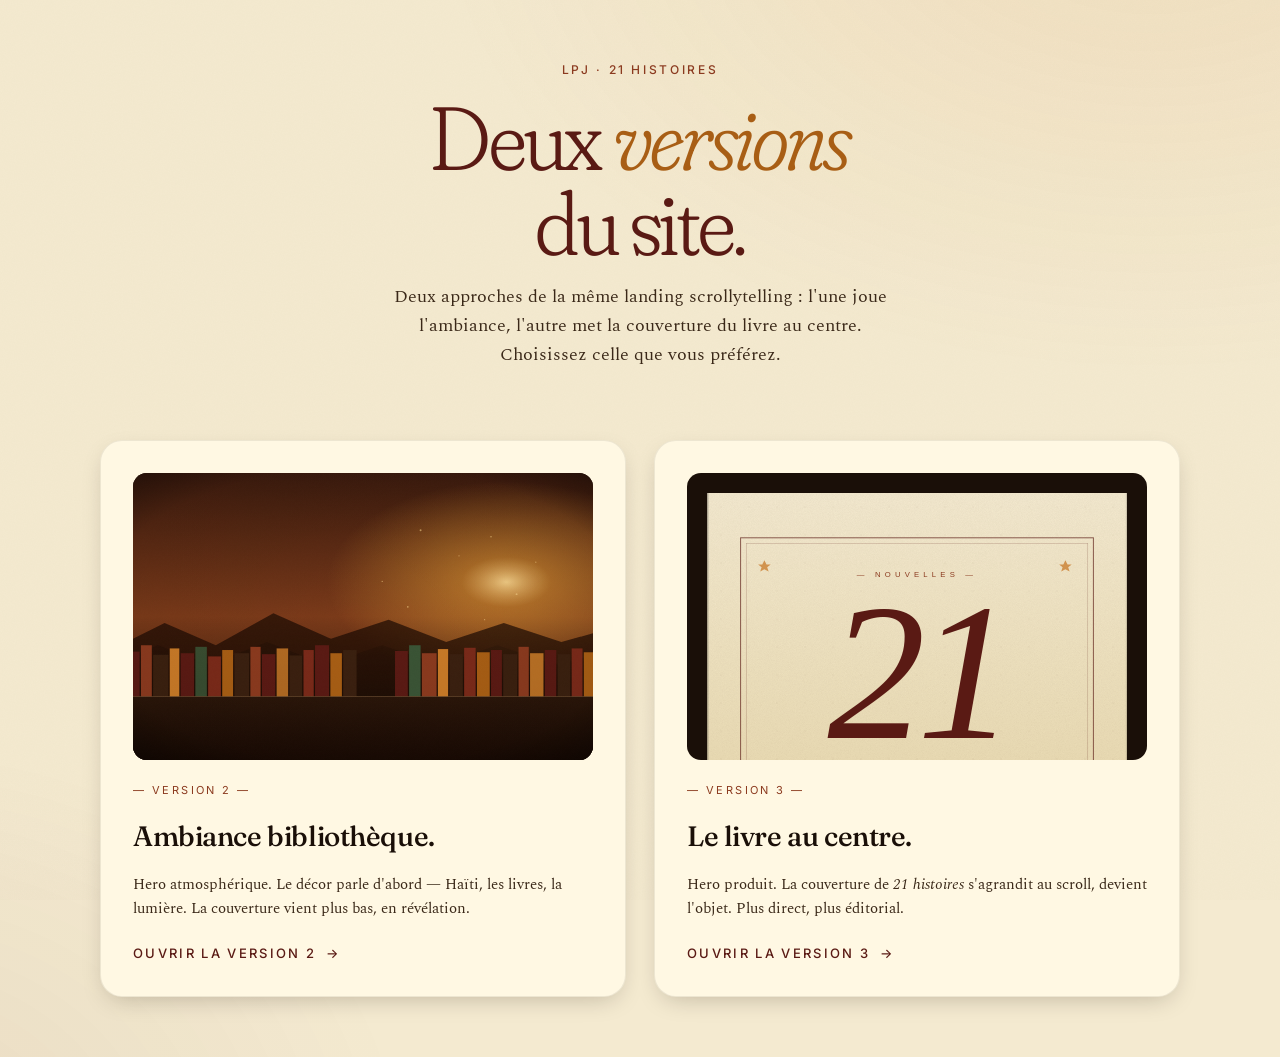
==== index.html @ a8e970c4 "feat: site LPJ — 21 histoires (v2 ambiance + v3 couverture livre) Landing scrollytelling éditoriale " ====
<!doctype html>
<html lang="fr">
<head>
  <meta charset="utf-8">
  <meta name="viewport" content="width=device-width, initial-scale=1">
  <title>LPJ — Choisir une version</title>
  <link rel="stylesheet" href="styles.css">
  <style>
    body { min-height: 100vh; display: grid; place-items: center; padding: 60px 24px; }
    .chooser {
      max-width: 1080px;
      margin: 0 auto;
      text-align: center;
      position: relative;
      z-index: 2;
    }
    .chooser h1 {
      font-family: var(--font-display);
      font-weight: 300;
      font-variation-settings: 'opsz' 144, 'SOFT' 100;
      font-size: clamp(48px, 7vw, 96px);
      line-height: .95;
      letter-spacing: -.03em;
      color: var(--bordeaux);
      margin-bottom: 18px;
    }
    .chooser h1 em { font-style: italic; color: var(--ocre-deep); }
    .chooser .lead {
      color: var(--ink-soft);
      font-size: 18px;
      max-width: 56ch;
      margin: 0 auto 70px;
    }
    .versions {
      display: grid;
      grid-template-columns: 1fr 1fr;
      gap: 28px;
      text-align: left;
    }
    @media (max-width: 760px) { .versions { grid-template-columns: 1fr; } }

    .version {
      background: #fff8e3;
      border: 1px solid rgba(26, 15, 8, .08);
      border-radius: 22px;
      padding: 32px;
      text-decoration: none;
      color: var(--ink);
      display: flex;
      flex-direction: column;
      gap: 22px;
      transition: transform .35s cubic-bezier(.2,.7,.2,1), box-shadow .35s;
      box-shadow: var(--shadow-sm);
    }
    .version:hover { transform: translateY(-4px); box-shadow: var(--shadow); }

    .version .thumb {
      aspect-ratio: 16 / 10;
      border-radius: 14px;
      overflow: hidden;
      background: var(--ink);
      display: grid;
      place-items: center;
    }
    .version .thumb img,
    .version .thumb object,
    .version .thumb svg { width: 100%; height: 100%; object-fit: cover; }
    .version--v3 .thumb { padding: 20px; }
    .version--v3 .thumb object { width: auto; height: 100%; object-fit: contain; }

    .version .label {
      font-family: var(--font-ui);
      font-size: 11px;
      letter-spacing: .22em;
      text-transform: uppercase;
      color: var(--terre);
    }
    .version h3 {
      font-family: var(--font-display);
      font-weight: 500;
      font-size: 28px;
      line-height: 1.05;
      letter-spacing: -.015em;
    }
    .version p {
      color: var(--ink-soft);
      font-size: 15px;
    }
    .version .cta {
      margin-top: auto;
      font-family: var(--font-ui);
      font-weight: 500;
      font-size: 13px;
      letter-spacing: .18em;
      text-transform: uppercase;
      color: var(--bordeaux);
      display: inline-flex;
      align-items: center;
      gap: 10px;
    }
    .version .cta::after {
      content: '→';
      transition: transform .25s;
    }
    .version:hover .cta::after { transform: translateX(6px); }
  </style>
</head>
<body>
  <main class="chooser">
    <p class="eyebrow" style="margin-bottom: 16px">LPJ · 21 histoires</p>
    <h1>Deux <em>versions</em><br>du site.</h1>
    <p class="lead">
      Deux approches de la même landing scrollytelling : l'une joue
      l'ambiance, l'autre met la couverture du livre au centre.
      Choisissez celle que vous préférez.
    </p>

    <div class="versions">
      <a class="version version--v2" href="index-v2.html">
        <div class="thumb">
          <img src="assets/hero-ambient.svg" alt="Aperçu ambiance v2">
        </div>
        <span class="label">— Version 2 —</span>
        <h3>Ambiance bibliothèque.</h3>
        <p>Hero atmosphérique. Le décor parle d'abord — Haïti, les livres, la lumière. La couverture vient plus bas, en révélation.</p>
        <span class="cta">Ouvrir la version 2</span>
      </a>

      <a class="version version--v3" href="index-v3.html">
        <div class="thumb">
          <object data="assets/cover-21-histoires.svg" type="image/svg+xml" aria-label="Aperçu couverture v3"></object>
        </div>
        <span class="label">— Version 3 —</span>
        <h3>Le livre au centre.</h3>
        <p>Hero produit. La couverture de <em>21 histoires</em> s'agrandit au scroll, devient l'objet. Plus direct, plus éditorial.</p>
        <span class="cta">Ouvrir la version 3</span>
      </a>
    </div>
  </main>
</body>
</html>
---- styles.css ----
/* =========================================================
   LPJ — 21 histoires
   Landing éditoriale scrollytelling
   Palette : papier crème · ocre safran · bordeaux · encre
   ========================================================= */

@import url('https://fonts.googleapis.com/css2?family=Fraunces:opsz,wght,SOFT@9..144,300..900,0..100&family=Spectral:ital,wght@0,300;0,400;0,500;1,400&family=Inter:wght@400;500;600&display=swap');

:root {
  --ink:        #1a0f08;
  --ink-soft:   #3a2818;
  --paper:      #f4ead0;
  --paper-2:    #ebdcb2;
  --paper-3:    #e0cc97;
  --ocre:       #c97a28;
  --ocre-deep:  #a85e15;
  --terre:      #8b3a1f;
  --bordeaux:   #5a1a14;
  --or:         #d4a574;
  --vert:       #3d5436;
  --shadow:     0 30px 80px -30px rgba(26, 15, 8, .45);
  --shadow-sm:  0 8px 24px -8px rgba(26, 15, 8, .25);

  --font-display: 'Fraunces', 'Times New Roman', serif;
  --font-body:    'Spectral', Georgia, serif;
  --font-ui:      'Inter', system-ui, sans-serif;

  --max:   1440px;
  --col:   1180px;
  --gutter: clamp(20px, 5vw, 64px);
}

* { box-sizing: border-box; margin: 0; padding: 0; }

html, body {
  background: var(--paper);
  color: var(--ink);
  font-family: var(--font-body);
  font-size: 18px;
  line-height: 1.6;
  -webkit-font-smoothing: antialiased;
  -moz-osx-font-smoothing: grayscale;
}

html { scroll-behavior: smooth; }

body {
  overflow-x: hidden;
  background:
    radial-gradient(1200px 800px at 90% -10%, rgba(201, 122, 40, .10), transparent 60%),
    radial-gradient(900px 700px at -10% 110%, rgba(90, 26, 20, .08), transparent 60%),
    var(--paper);
}

/* Paper grain overlay */
body::before {
  content: '';
  position: fixed;
  inset: 0;
  pointer-events: none;
  z-index: 1;
  opacity: .35;
  mix-blend-mode: multiply;
  background-image: url("data:image/svg+xml;utf8,<svg xmlns='http://www.w3.org/2000/svg' width='180' height='180'><filter id='n'><feTurbulence type='fractalNoise' baseFrequency='.9' numOctaves='2' stitchTiles='stitch'/><feColorMatrix values='0 0 0 0 .12  0 0 0 0 .08  0 0 0 0 .04  0 0 0 .06 0'/></filter><rect width='100%' height='100%' filter='url(%23n)'/></svg>");
}

img, svg, video { display: block; max-width: 100%; }

a { color: inherit; text-decoration: none; }

button {
  font: inherit;
  cursor: pointer;
  border: 0;
  background: none;
  color: inherit;
}

::selection { background: var(--ocre); color: var(--paper); }

/* =========================================================
   Typography
   ========================================================= */
.display {
  font-family: var(--font-display);
  font-weight: 400;
  font-variation-settings: 'opsz' 144, 'SOFT' 100;
  letter-spacing: -.02em;
  line-height: .95;
}
.eyebrow {
  font-family: var(--font-ui);
  font-size: 12px;
  letter-spacing: .22em;
  text-transform: uppercase;
  font-weight: 500;
  color: var(--terre);
}
.lede {
  font-family: var(--font-display);
  font-weight: 300;
  font-variation-settings: 'opsz' 96;
  font-size: clamp(22px, 2.4vw, 32px);
  line-height: 1.35;
  letter-spacing: -.01em;
  color: var(--ink-soft);
}

/* =========================================================
   Top bar (minimal, fixed)
   ========================================================= */
.topbar {
  position: fixed;
  inset: 0 0 auto 0;
  z-index: 50;
  display: flex;
  align-items: center;
  justify-content: space-between;
  padding: 18px var(--gutter);
  font-family: var(--font-ui);
  font-size: 13px;
  letter-spacing: .14em;
  text-transform: uppercase;
  color: var(--paper);
  mix-blend-mode: difference;
  pointer-events: none;
}
.topbar a, .topbar button { pointer-events: auto; }
.topbar .brand {
  font-family: var(--font-display);
  font-size: 18px;
  letter-spacing: .02em;
  text-transform: none;
  font-weight: 500;
}
.topbar nav { display: flex; gap: 26px; }
.topbar nav a { opacity: .85; transition: opacity .2s; }
.topbar nav a:hover { opacity: 1; }
@media (max-width: 720px) { .topbar nav { display: none; } }

/* =========================================================
   Scroll-expand hero (ported)
   ========================================================= */
.hero {
  position: relative;
  height: 100vh;
  height: 100dvh;
  overflow: hidden;
  background: var(--ink);
  isolation: isolate;
}

.hero__bg {
  position: absolute;
  inset: 0;
  z-index: 0;
  opacity: calc(1 - var(--progress, 0) * .85);
  transition: opacity .12s linear;
}
.hero__bg img,
.hero__bg svg,
.hero__bg .bg-grad {
  width: 100%;
  height: 100%;
  object-fit: cover;
  object-position: center;
}
.hero__bg::after {
  content: '';
  position: absolute;
  inset: 0;
  background:
    linear-gradient(180deg, rgba(26,15,8,.35) 0%, rgba(26,15,8,.15) 40%, rgba(26,15,8,.55) 100%);
}

.hero__media {
  position: absolute;
  left: 50%;
  top: 50%;
  transform: translate(-50%, -50%);
  width: calc(300px + var(--progress, 0) * 1250px);
  height: calc(400px + var(--progress, 0) * 400px);
  max-width: 95vw;
  max-height: 85vh;
  border-radius: 14px;
  overflow: hidden;
  box-shadow: 0 30px 80px -10px rgba(0, 0, 0, .55);
  z-index: 2;
  background: var(--ink);
}
.hero__media::after {
  content: '';
  position: absolute;
  inset: 0;
  background: rgba(0, 0, 0, calc(.5 - var(--progress, 0) * .5));
  transition: background .12s linear;
  pointer-events: none;
}
.hero__media video,
.hero__media img,
.hero__media svg {
  width: 100%;
  height: 100%;
  object-fit: cover;
}

/* Cover variant — book object, contained */
.hero__media--cover {
  background: linear-gradient(180deg, #2a1a10, #100804);
}
.hero__media--cover .cover-stage {
  position: absolute;
  inset: 0;
  display: grid;
  place-items: center;
  padding: clamp(20px, 4vw, 60px);
}
.hero__media--cover .cover-stage svg {
  width: auto;
  height: 100%;
  max-width: 90%;
  object-fit: contain;
  filter: drop-shadow(0 30px 50px rgba(0, 0, 0, .55));
}

@media (max-width: 768px) {
  .hero__media {
    width: calc(300px + var(--progress, 0) * 650px);
    height: calc(400px + var(--progress, 0) * 200px);
  }
}

/* Split title */
.hero__title {
  position: absolute;
  inset: 0;
  display: grid;
  place-items: center;
  z-index: 3;
  pointer-events: none;
  mix-blend-mode: difference;
}
.hero__title .stack {
  display: flex;
  flex-direction: column;
  align-items: center;
  gap: clamp(4px, 1vw, 14px);
  text-align: center;
  color: #f7eccf;
}
.hero__title .word {
  font-family: var(--font-display);
  font-weight: 500;
  font-variation-settings: 'opsz' 144, 'SOFT' 50;
  font-size: clamp(48px, 11vw, 168px);
  line-height: .9;
  letter-spacing: -.03em;
  will-change: transform;
}
.hero__title .word--left  { transform: translateX(calc(var(--progress, 0) * -22vw)); }
.hero__title .word--right { transform: translateX(calc(var(--progress, 0) *  22vw)); }

.hero__meta {
  position: absolute;
  left: 0; right: 0; bottom: 6vh;
  display: flex;
  justify-content: space-between;
  padding: 0 var(--gutter);
  font-family: var(--font-ui);
  color: #f7eccf;
  font-size: 12px;
  letter-spacing: .22em;
  text-transform: uppercase;
  z-index: 4;
  opacity: calc(1 - var(--progress, 0));
  transition: opacity .15s linear;
}
.hero__meta .scrollhint {
  display: inline-flex;
  align-items: center;
  gap: 12px;
}
.hero__meta .scrollhint::after {
  content: '';
  width: 28px;
  height: 1px;
  background: currentColor;
  display: inline-block;
  animation: slideX 1.8s ease-in-out infinite;
}
@keyframes slideX {
  0%, 100% { transform: translateX(0); opacity: .4; }
  50%      { transform: translateX(8px); opacity: 1; }
}

/* =========================================================
   Sections common
   ========================================================= */
main { position: relative; z-index: 2; }

section {
  padding: clamp(80px, 14vh, 180px) var(--gutter);
}
.container {
  max-width: var(--col);
  margin: 0 auto;
}
.container--wide { max-width: var(--max); }

.reveal {
  opacity: 0;
  transform: translateY(28px);
  transition: opacity .9s cubic-bezier(.2,.7,.2,1), transform .9s cubic-bezier(.2,.7,.2,1);
}
.reveal.is-visible { opacity: 1; transform: none; }
.reveal[data-delay="1"] { transition-delay: .08s; }
.reveal[data-delay="2"] { transition-delay: .16s; }
.reveal[data-delay="3"] { transition-delay: .24s; }
.reveal[data-delay="4"] { transition-delay: .32s; }

/* =========================================================
   Prelude / intro narrative
   ========================================================= */
.prelude {
  background: var(--paper);
  border-top: 1px solid rgba(26,15,8,.08);
  border-bottom: 1px solid rgba(26,15,8,.08);
}
.prelude .grid {
  display: grid;
  grid-template-columns: 1fr 2fr;
  gap: clamp(40px, 6vw, 110px);
  align-items: start;
}
@media (max-width: 880px) { .prelude .grid { grid-template-columns: 1fr; } }

.prelude h2 {
  font-family: var(--font-display);
  font-weight: 400;
  font-variation-settings: 'opsz' 144, 'SOFT' 80;
  font-size: clamp(40px, 5vw, 76px);
  line-height: 1;
  letter-spacing: -.025em;
  color: var(--bordeaux);
}
.prelude h2 em {
  font-style: italic;
  font-variation-settings: 'opsz' 144, 'SOFT' 100;
  color: var(--ocre-deep);
}

.prelude .body p {
  font-size: clamp(18px, 1.4vw, 21px);
  margin-bottom: 1em;
  color: var(--ink-soft);
}
.prelude .body p:first-child::first-letter {
  font-family: var(--font-display);
  font-weight: 500;
  float: left;
  font-size: 5.5em;
  line-height: .85;
  padding: .05em .12em 0 0;
  color: var(--terre);
}

/* =========================================================
   L'œuvre — books
   ========================================================= */
.books { background: var(--paper-2); }
.books .head {
  display: flex;
  align-items: end;
  justify-content: space-between;
  gap: 40px;
  margin-bottom: clamp(48px, 8vh, 110px);
  flex-wrap: wrap;
}
.books h2 {
  font-family: var(--font-display);
  font-weight: 400;
  font-size: clamp(44px, 6vw, 92px);
  line-height: .95;
  letter-spacing: -.03em;
  max-width: 12ch;
}
.books .head .aside {
  max-width: 380px;
  color: var(--ink-soft);
  font-size: 17px;
}

.book-row {
  display: grid;
  grid-template-columns: repeat(3, 1fr);
  gap: clamp(20px, 3vw, 48px);
}
@media (max-width: 980px) { .book-row { grid-template-columns: 1fr; gap: 56px; } }

.book {
  display: flex;
  flex-direction: column;
  gap: 18px;
}
.book__cover {
  aspect-ratio: 3 / 4;
  background: var(--ink);
  border-radius: 6px;
  overflow: hidden;
  box-shadow: var(--shadow);
  position: relative;
  transition: transform .6s cubic-bezier(.2,.7,.2,1);
}
.book:hover .book__cover { transform: translateY(-6px); }
.book__cover svg { width: 100%; height: 100%; }

.book--featured .book__cover {
  outline: 1px solid rgba(212, 165, 116, .4);
  outline-offset: 8px;
}
.book__label {
  font-family: var(--font-ui);
  font-size: 11px;
  letter-spacing: .22em;
  text-transform: uppercase;
  color: var(--terre);
}
.book__title {
  font-family: var(--font-display);
  font-weight: 500;
  font-size: 26px;
  line-height: 1.1;
  letter-spacing: -.015em;
}
.book__meta {
  font-family: var(--font-ui);
  font-size: 13px;
  color: var(--ink-soft);
  letter-spacing: .04em;
}
.book__desc {
  font-size: 16px;
  color: var(--ink-soft);
  margin-top: 4px;
}

/* =========================================================
   Mission — sticky scrollytelling
   ========================================================= */
.mission {
  background: var(--ink);
  color: var(--paper);
  padding: 0;
  position: relative;
}
.mission .sticky-wrap {
  display: grid;
  grid-template-columns: 1fr 1fr;
}
@media (max-width: 980px) { .mission .sticky-wrap { grid-template-columns: 1fr; } }

.mission .panel-left {
  position: sticky;
  top: 0;
  height: 100vh;
  height: 100dvh;
  display: grid;
  place-items: center;
  padding: 60px var(--gutter);
  background:
    radial-gradient(700px 500px at 50% 30%, rgba(212, 165, 116, .15), transparent 60%),
    var(--ink);
}
@media (max-width: 980px) { .mission .panel-left { position: relative; height: 70vh; } }

.mission .panel-right {
  padding: clamp(80px, 14vh, 180px) var(--gutter);
  display: flex;
  flex-direction: column;
  gap: clamp(60px, 12vh, 130px);
}

.haiti-map { width: 100%; max-width: 480px; }
.mission .panel-left .caption {
  position: absolute;
  bottom: 40px;
  left: var(--gutter);
  right: var(--gutter);
  font-family: var(--font-ui);
  font-size: 12px;
  letter-spacing: .22em;
  text-transform: uppercase;
  color: var(--or);
  opacity: .7;
  display: flex;
  justify-content: space-between;
}

.mission .block h3 {
  font-family: var(--font-display);
  font-weight: 400;
  font-size: clamp(32px, 3.6vw, 54px);
  line-height: 1.05;
  letter-spacing: -.02em;
  margin-bottom: 18px;
  color: var(--or);
}
.mission .block p {
  font-size: 18px;
  line-height: 1.65;
  color: rgba(244, 234, 208, .82);
  max-width: 46ch;
}
.mission .pillars {
  display: grid;
  grid-template-columns: repeat(3, 1fr);
  gap: 24px;
  margin-top: 36px;
}
@media (max-width: 600px) { .mission .pillars { grid-template-columns: 1fr; } }
.mission .pillar {
  border-top: 1px solid rgba(212, 165, 116, .2);
  padding-top: 18px;
}
.mission .pillar strong {
  display: block;
  font-family: var(--font-display);
  font-size: 22px;
  color: var(--paper);
  margin-bottom: 6px;
}
.mission .pillar span {
  font-family: var(--font-ui);
  font-size: 13px;
  letter-spacing: .12em;
  text-transform: uppercase;
  color: var(--or);
  opacity: .8;
}

/* =========================================================
   Aider — bento grid
   ========================================================= */
.aider { background: var(--paper); }
.aider h2 {
  font-family: var(--font-display);
  font-weight: 400;
  font-size: clamp(40px, 5.5vw, 84px);
  line-height: 1;
  letter-spacing: -.025em;
  margin-bottom: 16px;
  max-width: 16ch;
}
.aider .sub {
  font-size: 19px;
  color: var(--ink-soft);
  max-width: 56ch;
  margin-bottom: clamp(48px, 8vh, 90px);
}

.bento {
  display: grid;
  grid-template-columns: repeat(6, 1fr);
  gap: 14px;
}
.bento .card {
  background: #fff8e3;
  border: 1px solid rgba(26, 15, 8, .08);
  border-radius: 16px;
  padding: 28px 26px;
  display: flex;
  flex-direction: column;
  justify-content: space-between;
  min-height: 200px;
  transition: transform .4s cubic-bezier(.2,.7,.2,1), box-shadow .4s;
  position: relative;
  overflow: hidden;
}
.bento .card:hover {
  transform: translateY(-3px);
  box-shadow: var(--shadow-sm);
}
.bento .card .num {
  font-family: var(--font-ui);
  font-size: 12px;
  letter-spacing: .22em;
  color: var(--terre);
  margin-bottom: 14px;
}
.bento .card h4 {
  font-family: var(--font-display);
  font-weight: 500;
  font-size: 22px;
  line-height: 1.15;
  letter-spacing: -.01em;
}
.bento .card p {
  font-size: 14px;
  color: var(--ink-soft);
  margin-top: 12px;
}

/* Bento layout — desktop spans */
.bento .card--01 { grid-column: span 3; }
.bento .card--02 { grid-column: span 3; }
.bento .card--03 { grid-column: span 2; }
.bento .card--04 { grid-column: span 2; }
.bento .card--05 { grid-column: span 2; }
.bento .card--06 { grid-column: span 3; }
.bento .card--07 { grid-column: span 3; }
@media (max-width: 880px) {
  .bento { grid-template-columns: repeat(2, 1fr); }
  .bento .card { grid-column: span 1 !important; min-height: 160px; }
}

/* =========================================================
   Don — Interac block
   ========================================================= */
.don {
  background:
    radial-gradient(800px 500px at 80% 20%, rgba(201, 122, 40, .18), transparent 60%),
    linear-gradient(180deg, var(--bordeaux), #3a1009);
  color: var(--paper);
  position: relative;
  overflow: hidden;
}
.don::before {
  content: '';
  position: absolute;
  inset: 0;
  background-image: url("data:image/svg+xml;utf8,<svg xmlns='http://www.w3.org/2000/svg' width='400' height='400' viewBox='0 0 400 400'><g fill='none' stroke='rgba(212,165,116,.08)' stroke-width='1'><circle cx='200' cy='200' r='80'/><circle cx='200' cy='200' r='140'/><circle cx='200' cy='200' r='200'/></g></svg>");
  background-size: 600px 600px;
  background-position: center right;
  background-repeat: no-repeat;
  opacity: .6;
}
.don .container { position: relative; z-index: 2; }

.don h2 {
  font-family: var(--font-display);
  font-weight: 400;
  font-variation-settings: 'opsz' 144, 'SOFT' 100;
  font-size: clamp(48px, 7vw, 110px);
  line-height: .95;
  letter-spacing: -.03em;
  margin-bottom: 28px;
  max-width: 14ch;
}
.don h2 em {
  font-style: italic;
  color: var(--or);
}
.don .lead {
  font-family: var(--font-display);
  font-weight: 300;
  font-size: clamp(20px, 1.8vw, 26px);
  color: rgba(244, 234, 208, .82);
  max-width: 58ch;
  margin-bottom: 56px;
}

.interac {
  display: grid;
  grid-template-columns: 1.2fr 1fr;
  gap: 40px;
  align-items: stretch;
}
@media (max-width: 880px) { .interac { grid-template-columns: 1fr; } }

.interac__card {
  background: rgba(244, 234, 208, .06);
  border: 1px solid rgba(212, 165, 116, .25);
  backdrop-filter: blur(8px);
  border-radius: 18px;
  padding: 36px;
  display: flex;
  flex-direction: column;
  gap: 22px;
}
.interac__card .row {
  display: flex;
  flex-direction: column;
  gap: 4px;
}
.interac__card .label {
  font-family: var(--font-ui);
  font-size: 11px;
  letter-spacing: .22em;
  text-transform: uppercase;
  color: var(--or);
  opacity: .8;
}
.interac__card .value {
  font-family: var(--font-display);
  font-weight: 400;
  font-size: clamp(22px, 2.4vw, 32px);
  letter-spacing: -.01em;
  color: var(--paper);
  word-break: break-word;
}
.interac__card .value--mono {
  font-family: var(--font-ui);
  font-weight: 500;
  letter-spacing: .03em;
}

.btn {
  font-family: var(--font-ui);
  font-weight: 500;
  font-size: 13px;
  letter-spacing: .18em;
  text-transform: uppercase;
  padding: 16px 26px;
  border-radius: 999px;
  display: inline-flex;
  align-items: center;
  gap: 10px;
  transition: transform .25s, background .25s, color .25s;
}
.btn--primary {
  background: var(--or);
  color: var(--ink);
}
.btn--primary:hover { background: var(--paper); transform: translateY(-2px); }
.btn--ghost {
  background: transparent;
  color: var(--paper);
  border: 1px solid rgba(212, 165, 116, .5);
}
.btn--ghost:hover { background: rgba(212, 165, 116, .12); }
.btn--ink {
  background: var(--ink);
  color: var(--paper);
}
.btn--ink:hover { background: var(--bordeaux); }

.interac__note {
  background: rgba(0, 0, 0, .25);
  border: 1px dashed rgba(212, 165, 116, .35);
  border-radius: 18px;
  padding: 32px;
  display: flex;
  flex-direction: column;
  justify-content: space-between;
}
.interac__note h4 {
  font-family: var(--font-display);
  font-weight: 500;
  font-size: 22px;
  color: var(--or);
  margin-bottom: 12px;
}
.interac__note p {
  font-size: 15px;
  color: rgba(244, 234, 208, .8);
  line-height: 1.6;
}
.interac__note .tag {
  align-self: flex-start;
  margin-top: 24px;
  font-family: var(--font-ui);
  font-size: 12px;
  letter-spacing: .22em;
  text-transform: uppercase;
  color: var(--paper);
  background: rgba(212, 165, 116, .2);
  padding: 8px 14px;
  border-radius: 6px;
}

/* Toast */
.toast {
  position: fixed;
  left: 50%;
  bottom: 32px;
  transform: translate(-50%, 30px);
  background: var(--ink);
  color: var(--paper);
  padding: 14px 22px;
  border-radius: 999px;
  font-family: var(--font-ui);
  font-size: 13px;
  letter-spacing: .14em;
  text-transform: uppercase;
  opacity: 0;
  pointer-events: none;
  transition: opacity .3s, transform .3s;
  z-index: 100;
  box-shadow: 0 14px 40px rgba(0, 0, 0, .35);
}
.toast.show { opacity: 1; transform: translate(-50%, 0); }

/* =========================================================
   Closing — merci
   ========================================================= */
.merci {
  background: var(--paper);
  text-align: center;
  padding-top: clamp(100px, 18vh, 220px);
  padding-bottom: clamp(80px, 14vh, 180px);
}
.merci h2 {
  font-family: var(--font-display);
  font-weight: 300;
  font-variation-settings: 'opsz' 144, 'SOFT' 100;
  font-size: clamp(56px, 9vw, 140px);
  line-height: .95;
  letter-spacing: -.03em;
  color: var(--bordeaux);
  max-width: 14ch;
  margin: 0 auto 24px;
}
.merci h2 em { font-style: italic; color: var(--ocre-deep); }
.merci p {
  font-size: 18px;
  color: var(--ink-soft);
  max-width: 50ch;
  margin: 0 auto;
}
.merci .signature {
  margin-top: 56px;
  display: inline-block;
  font-family: var(--font-display);
  font-style: italic;
  font-size: 22px;
  color: var(--terre);
}

/* =========================================================
   Footer
   ========================================================= */
footer {
  background: var(--ink);
  color: rgba(244, 234, 208, .6);
  padding: 50px var(--gutter);
  font-family: var(--font-ui);
  font-size: 13px;
  display: flex;
  justify-content: space-between;
  align-items: center;
  gap: 24px;
  flex-wrap: wrap;
}
footer .brand {
  font-family: var(--font-display);
  font-size: 18px;
  color: var(--paper);
}
footer a { color: var(--or); }

/* =========================================================
   Reduced motion
   ========================================================= */
@media (prefers-reduced-motion: reduce) {
  *, *::before, *::after {
    animation-duration: 0.01ms !important;
    transition-duration: 0.01ms !important;
  }
}
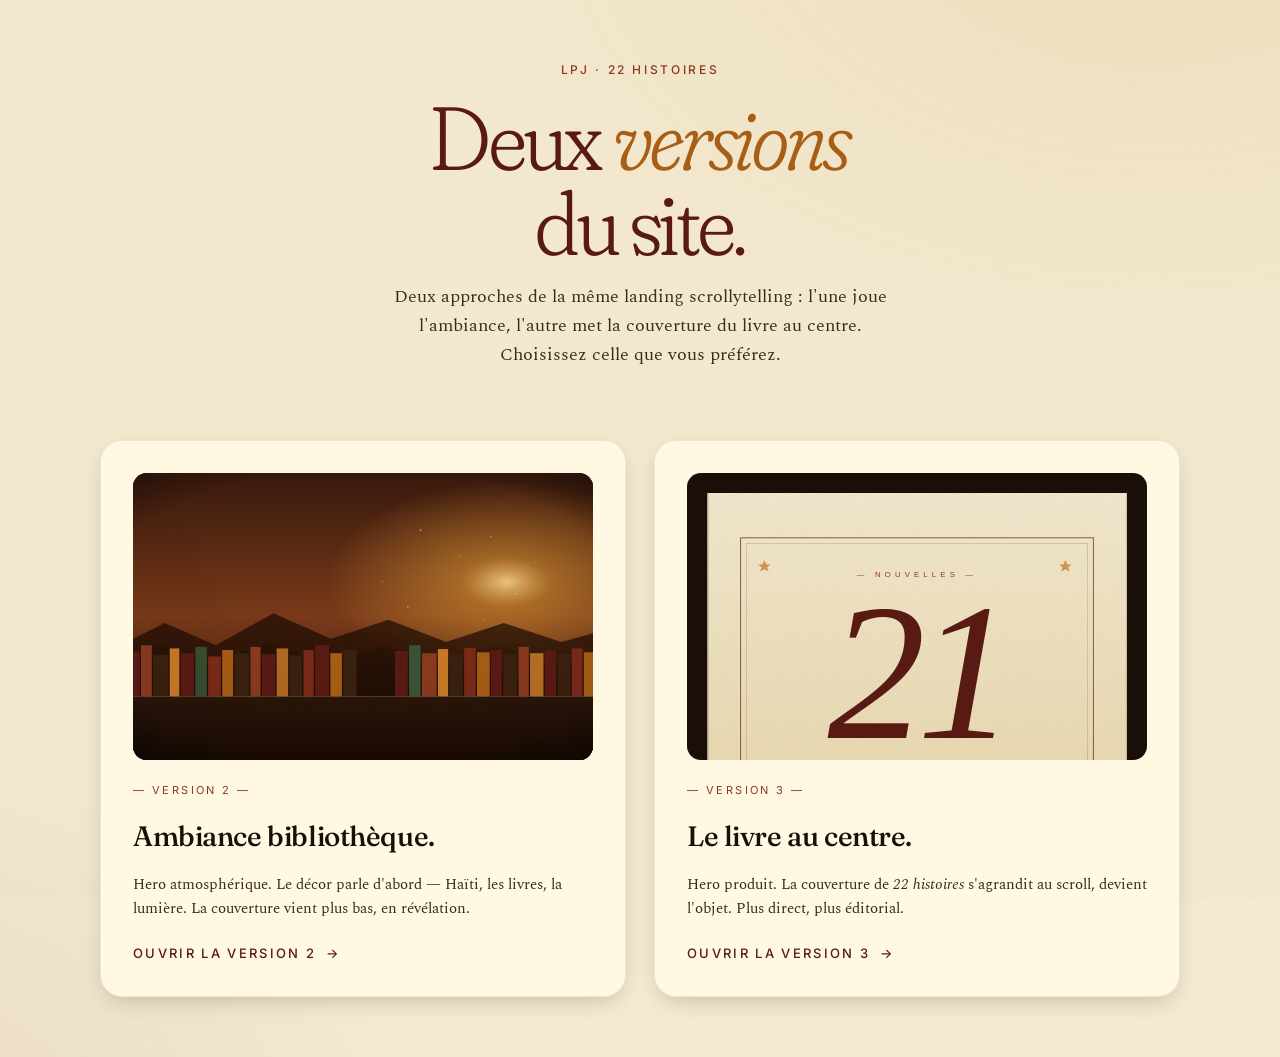
==== commit 702b70b9: "ajout section Corpus (Tracts/Chodann) et mise a jour a 22 histoires Co-Authored-By: Claude Sonnet 5 " ====
--- a/index.html
+++ b/index.html
@@ -107,7 +107,7 @@
 </head>
 <body>
   <main class="chooser">
-    <p class="eyebrow" style="margin-bottom: 16px">LPJ · 21 histoires</p>
+    <p class="eyebrow" style="margin-bottom: 16px">LPJ · 22 histoires</p>
     <h1>Deux <em>versions</em><br>du site.</h1>
     <p class="lead">
       Deux approches de la même landing scrollytelling : l'une joue
@@ -132,7 +132,7 @@
         </div>
         <span class="label">— Version 3 —</span>
         <h3>Le livre au centre.</h3>
-        <p>Hero produit. La couverture de <em>21 histoires</em> s'agrandit au scroll, devient l'objet. Plus direct, plus éditorial.</p>
+        <p>Hero produit. La couverture de <em>22 histoires</em> s'agrandit au scroll, devient l'objet. Plus direct, plus éditorial.</p>
         <span class="cta">Ouvrir la version 3</span>
       </a>
     </div>
--- a/styles.css
+++ b/styles.css
@@ -397,6 +397,74 @@
 }
 @media (max-width: 980px) { .book-row { grid-template-columns: 1fr; gap: 56px; } }
 
+/* Corpus — sous-groupe (Tracts / Chodann) */
+.corpus {
+  display: grid;
+  grid-template-columns: 5fr 7fr;
+  gap: clamp(40px, 6vw, 96px);
+  padding-block: clamp(56px, 8vh, 96px);
+  border-top: 1px solid rgba(26, 15, 8, .10);
+  align-items: start;
+}
+.corpus:first-of-type { border-top: 0; padding-top: 0; }
+@media (max-width: 900px) {
+  .corpus { grid-template-columns: 1fr; gap: 40px; }
+}
+
+.corpus__head { padding-top: 6px; }
+.corpus__label {
+  font-family: var(--font-ui);
+  font-size: 11px;
+  letter-spacing: .22em;
+  text-transform: uppercase;
+  color: var(--terre);
+  display: block;
+  margin-bottom: 14px;
+}
+.corpus--featured .corpus__label { color: var(--ocre-deep); }
+
+.corpus__title {
+  font-family: var(--font-display);
+  font-weight: 400;
+  font-variation-settings: 'opsz' 144, 'SOFT' 60;
+  font-size: clamp(30px, 3.4vw, 48px);
+  line-height: 1;
+  letter-spacing: -.02em;
+  margin-bottom: 18px;
+  max-width: 12ch;
+}
+.corpus--featured .corpus__title { color: var(--bordeaux); }
+.corpus__desc {
+  font-size: 16px;
+  color: var(--ink-soft);
+  max-width: 36ch;
+  line-height: 1.55;
+}
+.corpus__pull {
+  margin-top: 22px;
+  padding-top: 22px;
+  border-top: 1px solid rgba(139, 58, 31, .25);
+  font-family: var(--font-display);
+  font-style: italic;
+  font-weight: 400;
+  font-size: clamp(18px, 1.6vw, 22px);
+  line-height: 1.4;
+  color: var(--terre);
+  max-width: 20ch;
+}
+
+.corpus__books {
+  display: grid;
+  grid-template-columns: repeat(2, 1fr);
+  gap: clamp(20px, 3vw, 40px);
+}
+@media (max-width: 520px) {
+  .corpus__books { grid-template-columns: 1fr; gap: 48px; }
+}
+
+/* Inside corpus, tighten the book card slightly */
+.corpus__books .book__title { font-size: 22px; }
+
 .book {
   display: flex;
   flex-direction: column;
@@ -413,6 +481,12 @@
 }
 .book:hover .book__cover { transform: translateY(-6px); }
 .book__cover svg { width: 100%; height: 100%; }
+.book__cover img {
+  width: 100%;
+  height: 100%;
+  object-fit: contain;
+  background: var(--ink);
+}
 
 .book--featured .book__cover {
   outline: 1px solid rgba(212, 165, 116, .4);
@@ -443,6 +517,34 @@
   color: var(--ink-soft);
   margin-top: 4px;
 }
+.book__buy {
+  align-self: flex-start;
+  margin-top: 10px;
+  font-family: var(--font-ui);
+  font-weight: 500;
+  font-size: 12px;
+  letter-spacing: .18em;
+  text-transform: uppercase;
+  color: var(--bordeaux);
+  display: inline-flex;
+  align-items: center;
+  gap: 8px;
+  padding: 10px 16px;
+  border: 1px solid var(--bordeaux);
+  border-radius: 999px;
+  transition: background .25s, color .25s, transform .25s;
+}
+.book__buy::after {
+  content: '↗';
+  font-size: 14px;
+  transition: transform .25s;
+}
+.book__buy:hover {
+  background: var(--bordeaux);
+  color: var(--paper);
+  transform: translateY(-2px);
+}
+.book__buy:hover::after { transform: translate(2px, -2px); }
 
 /* =========================================================
    Mission — sticky scrollytelling
@@ -847,6 +949,364 @@
   color: var(--paper);
 }
 footer a { color: var(--or); }
+footer .footer__signature {
+  width: 100%;
+  margin-top: 14px;
+  padding-top: 18px;
+  border-top: 1px solid rgba(244, 234, 208, .12);
+  font-family: var(--font-display);
+  font-style: italic;
+  font-size: 14px;
+  letter-spacing: .04em;
+  color: var(--or);
+  text-align: right;
+}
+
+/* =========================================================
+   Dédicace — livre signé par l'auteur
+   ========================================================= */
+.dedicace {
+  background: var(--paper);
+  border-top: 1px solid rgba(26,15,8,.06);
+  border-bottom: 1px solid rgba(26,15,8,.06);
+}
+.dedicace__grid {
+  display: grid;
+  grid-template-columns: 1fr 1fr;
+  gap: clamp(48px, 8vw, 120px);
+  align-items: start;
+}
+@media (max-width: 900px) { .dedicace__grid { grid-template-columns: 1fr; } }
+
+.dedicace__intro h2 {
+  font-family: var(--font-display);
+  font-weight: 400;
+  font-size: clamp(42px, 5.5vw, 84px);
+  line-height: .95;
+  letter-spacing: -.025em;
+  margin: 12px 0 24px;
+}
+.dedicace__intro h2 em {
+  font-style: italic;
+  color: var(--ocre-deep);
+}
+.dedicace__intro p {
+  font-size: 18px;
+  color: var(--ink-soft);
+  max-width: 46ch;
+}
+.dedicace__steps {
+  display: flex;
+  flex-direction: column;
+  gap: 26px;
+  padding-top: 12px;
+}
+.dedicace__steps .step {
+  display: grid;
+  grid-template-columns: auto 1fr;
+  gap: 20px;
+  align-items: start;
+  padding-bottom: 26px;
+  border-bottom: 1px solid rgba(26,15,8,.10);
+}
+.dedicace__steps .step:last-child { border-bottom: 0; padding-bottom: 0; }
+.step__num {
+  font-family: var(--font-display);
+  font-weight: 500;
+  font-style: italic;
+  font-size: 44px;
+  line-height: .9;
+  color: var(--terre);
+  min-width: 46px;
+}
+.step strong {
+  font-family: var(--font-display);
+  font-weight: 500;
+  font-size: 22px;
+  display: block;
+  margin-bottom: 4px;
+  letter-spacing: -.01em;
+}
+.step p {
+  font-size: 15px;
+  color: var(--ink-soft);
+  max-width: 34ch;
+}
+.dedicace__cta {
+  margin-top: clamp(48px, 8vh, 80px);
+  padding-top: 32px;
+  border-top: 1px solid rgba(26,15,8,.10);
+  display: flex;
+  align-items: center;
+  gap: 26px;
+  flex-wrap: wrap;
+}
+.dedicace__ps {
+  font-family: var(--font-display);
+  font-style: italic;
+  font-size: 16px;
+  color: var(--ink-soft);
+  max-width: 42ch;
+}
+
+/* =========================================================
+   Progression — objectifs & jauges
+   ========================================================= */
+.progression { background: var(--paper-2); }
+.progression h2 {
+  font-family: var(--font-display);
+  font-weight: 400;
+  font-size: clamp(44px, 6vw, 92px);
+  line-height: .95;
+  letter-spacing: -.025em;
+  margin: 12px 0 22px;
+  max-width: 14ch;
+}
+.progression h2 em { font-style: italic; color: var(--ocre-deep); }
+.progression__sub {
+  font-size: 18px;
+  color: var(--ink-soft);
+  max-width: 58ch;
+  margin-bottom: clamp(48px, 8vh, 90px);
+}
+
+.metrics {
+  display: grid;
+  grid-template-columns: repeat(4, 1fr);
+  gap: 16px;
+}
+@media (max-width: 980px) { .metrics { grid-template-columns: repeat(2, 1fr); } }
+@media (max-width: 520px) { .metrics { grid-template-columns: 1fr; } }
+
+.metric {
+  background: #fff8e3;
+  border: 1px solid rgba(26, 15, 8, .08);
+  border-radius: 16px;
+  padding: 26px 24px;
+  display: flex;
+  flex-direction: column;
+  gap: 14px;
+}
+.metric__eyebrow {
+  font-family: var(--font-ui);
+  font-size: 11px;
+  letter-spacing: .22em;
+  text-transform: uppercase;
+  color: var(--terre);
+}
+.metric__value {
+  font-family: var(--font-display);
+  font-weight: 500;
+  font-size: clamp(36px, 4vw, 54px);
+  line-height: 1;
+  letter-spacing: -.025em;
+  color: var(--ink);
+  display: flex;
+  align-items: baseline;
+  gap: 10px;
+  flex-wrap: wrap;
+}
+.metric__unit {
+  font-family: var(--font-display);
+  font-weight: 400;
+  font-style: italic;
+  font-size: .38em;
+  color: var(--ink-soft);
+  letter-spacing: 0;
+}
+.metric__bar {
+  height: 4px;
+  background: rgba(26,15,8,.10);
+  border-radius: 999px;
+  overflow: hidden;
+}
+.metric__bar > span {
+  display: block;
+  height: 100%;
+  background: linear-gradient(90deg, var(--ocre), var(--terre));
+  border-radius: 999px;
+  transition: width 1.2s cubic-bezier(.2,.7,.2,1);
+}
+.metric__now {
+  font-family: var(--font-ui);
+  font-size: 13px;
+  color: var(--ink-soft);
+}
+.progression__note {
+  margin-top: 32px;
+  font-family: var(--font-display);
+  font-style: italic;
+  font-size: 15px;
+  color: var(--ink-soft);
+  opacity: .8;
+}
+
+/* =========================================================
+   Donateurs — mur de reconnaissance
+   ========================================================= */
+.donateurs { background: var(--paper); }
+.donateurs__head {
+  display: grid;
+  grid-template-columns: 1fr 1.2fr;
+  gap: clamp(40px, 6vw, 100px);
+  align-items: end;
+  margin-bottom: clamp(48px, 8vh, 90px);
+}
+@media (max-width: 880px) { .donateurs__head { grid-template-columns: 1fr; } }
+
+.donateurs h2 {
+  font-family: var(--font-display);
+  font-weight: 400;
+  font-size: clamp(44px, 6vw, 88px);
+  line-height: .95;
+  letter-spacing: -.025em;
+  margin-top: 12px;
+}
+.donateurs h2 em { font-style: italic; color: var(--ocre-deep); }
+.donateurs__intro {
+  font-size: 17px;
+  color: var(--ink-soft);
+  max-width: 52ch;
+}
+
+.donateurs__wall {
+  list-style: none;
+  display: grid;
+  grid-template-columns: repeat(4, 1fr);
+  gap: 14px;
+}
+@media (max-width: 900px) { .donateurs__wall { grid-template-columns: repeat(2, 1fr); } }
+
+.donor {
+  background: #fff8e3;
+  border: 1px solid rgba(26,15,8,.08);
+  border-radius: 14px;
+  padding: 22px;
+  min-height: 130px;
+  display: flex;
+  flex-direction: column;
+  justify-content: space-between;
+  gap: 10px;
+  transition: transform .3s cubic-bezier(.2,.7,.2,1);
+}
+.donor:hover { transform: translateY(-3px); }
+.donor__name {
+  font-family: var(--font-display);
+  font-weight: 500;
+  font-size: 20px;
+  letter-spacing: -.01em;
+  color: var(--ink);
+  line-height: 1.15;
+}
+.donor__note {
+  font-family: var(--font-display);
+  font-style: italic;
+  font-size: 14px;
+  color: var(--ink-soft);
+  line-height: 1.4;
+}
+.donor--empty {
+  background: transparent;
+  border-style: dashed;
+  border-color: rgba(139, 58, 31, .35);
+  display: grid;
+  place-items: center;
+  min-height: 130px;
+  transition: background .3s, border-color .3s;
+}
+.donor--empty:hover {
+  background: rgba(139, 58, 31, .05);
+  border-color: var(--terre);
+  transform: none;
+}
+.donor__cta {
+  font-family: var(--font-ui);
+  font-size: 12px;
+  letter-spacing: .22em;
+  text-transform: uppercase;
+  color: var(--terre);
+  text-align: center;
+}
+.donateurs__foot {
+  margin-top: 36px;
+  padding-top: 26px;
+  border-top: 1px solid rgba(26,15,8,.10);
+  font-family: var(--font-display);
+  font-style: italic;
+  font-size: 15px;
+  color: var(--ink-soft);
+  max-width: 60ch;
+}
+
+/* =========================================================
+   Artistes — porte ouverte
+   ========================================================= */
+.artistes {
+  background: var(--ink);
+  color: var(--paper);
+  position: relative;
+  overflow: hidden;
+}
+.artistes::before {
+  content: '';
+  position: absolute;
+  inset: 0;
+  background-image: url("data:image/svg+xml;utf8,<svg xmlns='http://www.w3.org/2000/svg' viewBox='0 0 200 200'><g fill='none' stroke='rgba(212,165,116,.06)' stroke-width='1'><circle cx='100' cy='100' r='40'/><circle cx='100' cy='100' r='70'/><circle cx='100' cy='100' r='95'/></g></svg>");
+  background-size: 420px 420px;
+  background-position: right center;
+  background-repeat: no-repeat;
+  opacity: .55;
+  pointer-events: none;
+}
+.artistes__wrap {
+  display: grid;
+  grid-template-columns: 1fr 1.2fr;
+  gap: clamp(40px, 6vw, 100px);
+  align-items: start;
+  position: relative;
+  z-index: 2;
+}
+@media (max-width: 900px) { .artistes__wrap { grid-template-columns: 1fr; } }
+
+.artistes .eyebrow { color: var(--or); }
+.artistes h2 {
+  font-family: var(--font-display);
+  font-weight: 400;
+  font-size: clamp(46px, 6.2vw, 96px);
+  line-height: .95;
+  letter-spacing: -.025em;
+  color: var(--paper);
+  margin-top: 12px;
+}
+.artistes h2 em {
+  font-style: italic;
+  color: var(--or);
+}
+.artistes__right p {
+  font-size: 18px;
+  line-height: 1.65;
+  color: rgba(244, 234, 208, .85);
+  max-width: 54ch;
+  margin-bottom: 22px;
+}
+.artistes__right p:last-of-type { margin-bottom: 32px; }
+.artistes .disciplines {
+  display: flex;
+  flex-wrap: wrap;
+  gap: 10px;
+  margin: 6px 0 26px;
+}
+.artistes .disciplines span {
+  font-family: var(--font-ui);
+  font-size: 11px;
+  letter-spacing: .22em;
+  text-transform: uppercase;
+  color: var(--or);
+  background: rgba(212, 165, 116, .1);
+  padding: 8px 14px;
+  border-radius: 999px;
+  border: 1px solid rgba(212, 165, 116, .25);
+}
 
 /* =========================================================
    Reduced motion
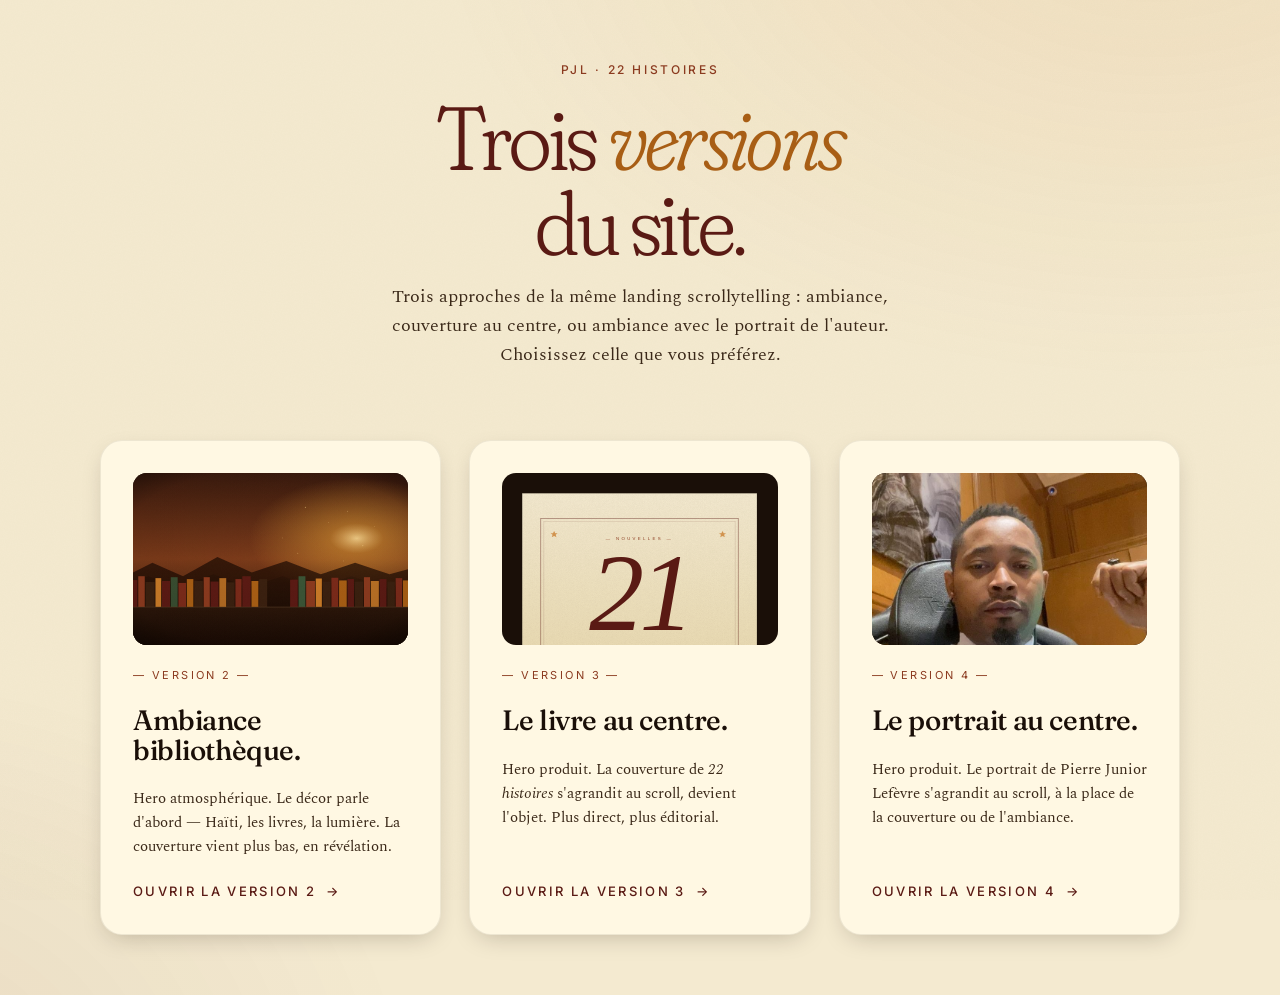
==== commit 065668a2: "ajout version 4 (portrait auteur en hero), extraits de preface Chodann, retrait Publibook pour Choda" ====
--- a/index.html
+++ b/index.html
@@ -3,7 +3,7 @@
 <head>
   <meta charset="utf-8">
   <meta name="viewport" content="width=device-width, initial-scale=1">
-  <title>LPJ — Choisir une version</title>
+  <title>PJL — Choisir une version</title>
   <link rel="stylesheet" href="styles.css">
   <style>
     body { min-height: 100vh; display: grid; place-items: center; padding: 60px 24px; }
@@ -33,10 +33,11 @@
     }
     .versions {
       display: grid;
-      grid-template-columns: 1fr 1fr;
+      grid-template-columns: 1fr 1fr 1fr;
       gap: 28px;
       text-align: left;
     }
+    @media (max-width: 1040px) { .versions { grid-template-columns: 1fr 1fr; } }
     @media (max-width: 760px) { .versions { grid-template-columns: 1fr; } }
 
     .version {
@@ -107,11 +108,11 @@
 </head>
 <body>
   <main class="chooser">
-    <p class="eyebrow" style="margin-bottom: 16px">LPJ · 22 histoires</p>
-    <h1>Deux <em>versions</em><br>du site.</h1>
+    <p class="eyebrow" style="margin-bottom: 16px">PJL · 22 histoires</p>
+    <h1>Trois <em>versions</em><br>du site.</h1>
     <p class="lead">
-      Deux approches de la même landing scrollytelling : l'une joue
-      l'ambiance, l'autre met la couverture du livre au centre.
+      Trois approches de la même landing scrollytelling : ambiance,
+      couverture au centre, ou ambiance avec le portrait de l'auteur.
       Choisissez celle que vous préférez.
     </p>
 
@@ -135,6 +136,16 @@
         <p>Hero produit. La couverture de <em>22 histoires</em> s'agrandit au scroll, devient l'objet. Plus direct, plus éditorial.</p>
         <span class="cta">Ouvrir la version 3</span>
       </a>
+
+      <a class="version version--v4" href="index-v4.html">
+        <div class="thumb">
+          <img src="assets/auteur-pierre.jpg" alt="Aperçu portrait v4" style="object-position: 50% 20%">
+        </div>
+        <span class="label">— Version 4 —</span>
+        <h3>Le portrait au centre.</h3>
+        <p>Hero produit. Le portrait de Pierre Junior Lefèvre s'agrandit au scroll, à la place de la couverture ou de l'ambiance.</p>
+        <span class="cta">Ouvrir la version 4</span>
+      </a>
     </div>
   </main>
 </body>
--- a/styles.css
+++ b/styles.css
@@ -517,6 +517,26 @@
   color: var(--ink-soft);
   margin-top: 4px;
 }
+.book__preface {
+  margin-top: 10px;
+  padding-top: 10px;
+  border-top: 1px solid rgba(139, 58, 31, .2);
+  font-family: var(--font-display);
+  font-style: italic;
+  font-size: 15px;
+  line-height: 1.5;
+  color: var(--terre);
+}
+.book__preface-tag {
+  display: block;
+  margin-top: 6px;
+  font-family: var(--font-ui);
+  font-style: normal;
+  font-size: 10px;
+  letter-spacing: .18em;
+  text-transform: uppercase;
+  color: var(--ink-soft);
+}
 .book__buy {
   align-self: flex-start;
   margin-top: 10px;
